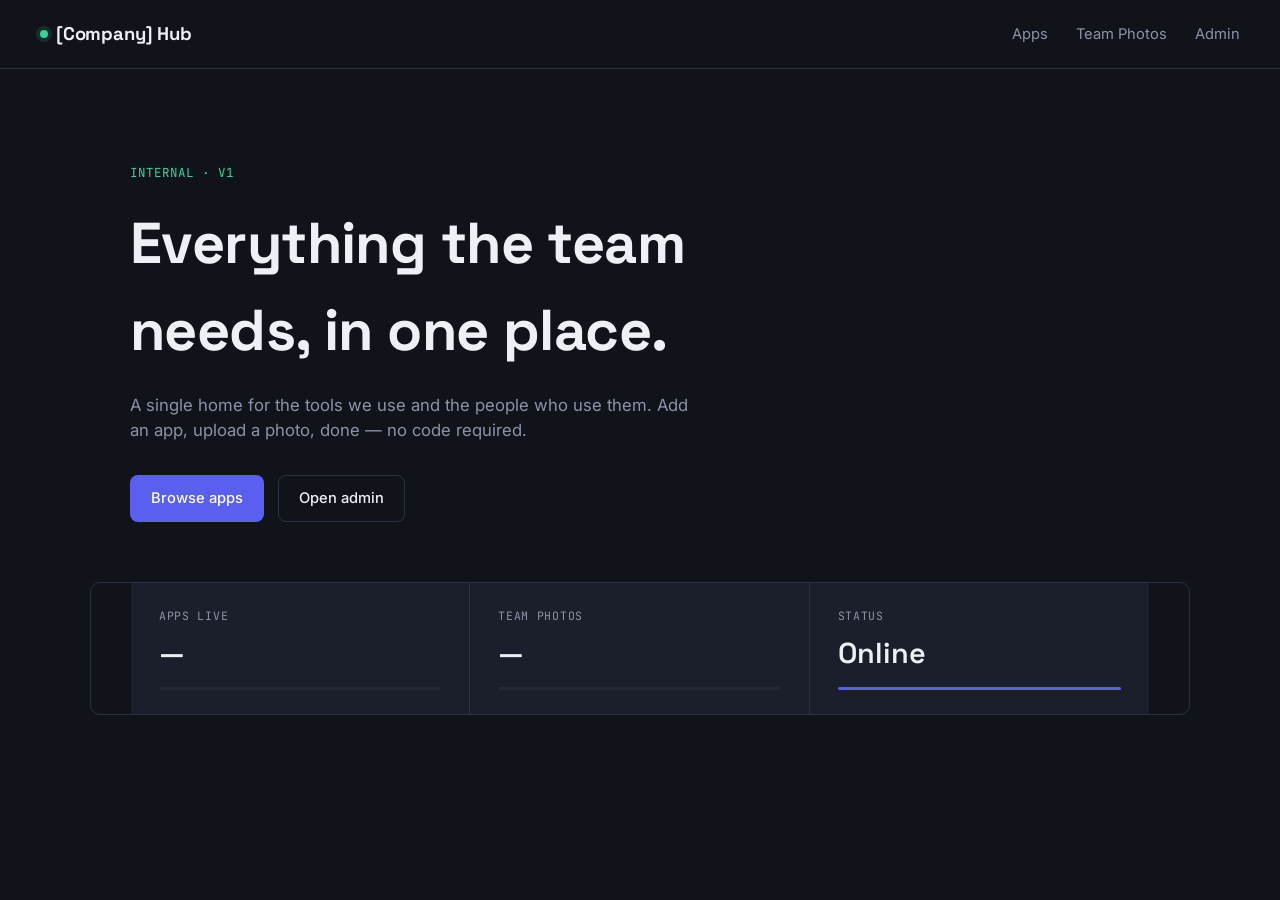
==== index.html @ b898efdc "fuck you" ====
<!DOCTYPE html>
<html lang="en">
<head>
<meta charset="UTF-8" />
<meta name="viewport" content="width=device-width, initial-scale=1.0" />
<title>[Company] Hub</title>
<link rel="stylesheet" href="/css/style.css" />
</head>
<body>

<nav class="topnav">
  <div class="brand"><span class="dot"></span>[Company] Hub</div>
  <div class="nav-links">
    <a href="/apps.html">Apps</a>
    <a href="/team.html">Team Photos</a>
    <a href="/admin.html">Admin</a>
  </div>
</nav>

<section class="hero">
  <span class="eyebrow">Internal · v1</span>
  <h1>Everything the team needs, in one place.</h1>
  <p>A single home for the tools we use and the people who use them. Add an app, upload a photo, done — no code required.</p>
  <div class="hero-actions">
    <a class="btn btn-primary" href="/apps.html">Browse apps</a>
    <a class="btn btn-ghost" href="/admin.html">Open admin</a>
  </div>
</section>

<div class="status-strip">
  <div class="status-cell">
    <div class="status-label">Apps live</div>
    <div class="status-value" data-stat="apps">—</div>
    <div class="status-bar"><span></span></div>
  </div>
  <div class="status-cell">
    <div class="status-label">Team photos</div>
    <div class="status-value" data-stat="images">—</div>
    <div class="status-bar"><span></span></div>
  </div>
  <div class="status-cell">
    <div class="status-label">Status</div>
    <div class="status-value">Online</div>
    <div class="status-bar"><span style="width:100%"></span></div>
  </div>
</div>

<script src="/js/main.js"></script>
</body>
</html>
---- css/style.css ----
@import url('https://fonts.googleapis.com/css2?family=Space+Grotesk:wght@500;600;700&family=Inter:wght@400;500;600&family=JetBrains+Mono:wght@400;500&display=swap');

:root {
  --bg: #10131A;
  --surface: #1A1F2B;
  --surface-alt: #222838;
  --border: #2B3142;
  --text: #EEF0F5;
  --text-muted: #8D93A6;
  --indigo: #5B5FEF;
  --indigo-soft: rgba(91, 95, 239, 0.14);
  --mint: #35D399;
  --mint-soft: rgba(53, 211, 153, 0.14);
  --danger: #EF6B6B;

  --font-display: 'Space Grotesk', sans-serif;
  --font-body: 'Inter', sans-serif;
  --font-mono: 'JetBrains Mono', monospace;

  --radius: 10px;
}

* { box-sizing: border-box; }

body {
  margin: 0;
  background: var(--bg);
  color: var(--text);
  font-family: var(--font-body);
  line-height: 1.5;
}

h1, h2, h3, .brand {
  font-family: var(--font-display);
  letter-spacing: -0.01em;
}

a { color: inherit; text-decoration: none; }

.mono { font-family: var(--font-mono); }

/* ---------- Top nav ---------- */
.topnav {
  display: flex;
  align-items: center;
  justify-content: space-between;
  padding: 20px 40px;
  border-bottom: 1px solid var(--border);
}

.brand {
  font-weight: 700;
  font-size: 1.15rem;
  display: flex;
  align-items: center;
  gap: 8px;
}

.brand .dot {
  width: 8px;
  height: 8px;
  border-radius: 50%;
  background: var(--mint);
  box-shadow: 0 0 0 4px var(--mint-soft);
}

.nav-links {
  display: flex;
  gap: 28px;
  font-size: 0.92rem;
  color: var(--text-muted);
}

.nav-links a:hover { color: var(--text); }

/* ---------- Hero ---------- */
.hero {
  padding: 90px 40px 60px;
  max-width: 1100px;
  margin: 0 auto;
}

.eyebrow {
  font-family: var(--font-mono);
  font-size: 0.78rem;
  color: var(--mint);
  text-transform: uppercase;
  letter-spacing: 0.08em;
  margin-bottom: 18px;
  display: inline-block;
}

.hero h1 {
  font-size: clamp(2.4rem, 5vw, 3.6rem);
  font-weight: 700;
  margin: 0 0 20px;
  max-width: 18ch;
}

.hero p {
  color: var(--text-muted);
  font-size: 1.05rem;
  max-width: 52ch;
  margin-bottom: 32px;
}

.hero-actions { display: flex; gap: 14px; }

/* ---------- Status strip (signature element) ---------- */
.status-strip {
  max-width: 1100px;
  margin: 0 auto 70px;
  padding: 0 40px;
  display: grid;
  grid-template-columns: repeat(3, 1fr);
  border: 1px solid var(--border);
  border-radius: var(--radius);
  overflow: hidden;
}

.status-cell {
  padding: 24px 28px;
  border-right: 1px solid var(--border);
  background: var(--surface);
}

.status-cell:last-child { border-right: none; }

.status-label {
  font-family: var(--font-mono);
  font-size: 0.72rem;
  color: var(--text-muted);
  text-transform: uppercase;
  letter-spacing: 0.06em;
  margin-bottom: 8px;
}

.status-value {
  font-family: var(--font-display);
  font-size: 1.8rem;
  font-weight: 600;
}

.status-bar {
  margin-top: 12px;
  height: 3px;
  background: var(--surface-alt);
  border-radius: 2px;
  overflow: hidden;
}

.status-bar span {
  display: block;
  height: 100%;
  background: var(--indigo);
  width: 0%;
  transition: width 0.8s ease;
}

/* ---------- Buttons ---------- */
.btn {
  display: inline-flex;
  align-items: center;
  gap: 8px;
  padding: 11px 20px;
  border-radius: 8px;
  font-size: 0.92rem;
  font-weight: 500;
  cursor: pointer;
  border: 1px solid transparent;
}

.btn-primary { background: var(--indigo); color: #fff; }
.btn-primary:hover { background: #6b6ff5; }

.btn-ghost { border-color: var(--border); color: var(--text); background: transparent; }
.btn-ghost:hover { border-color: var(--indigo); }

.btn-danger { background: transparent; color: var(--danger); border-color: var(--border); }
.btn-danger:hover { border-color: var(--danger); }

/* ---------- Grid / cards ---------- */
.section {
  max-width: 1100px;
  margin: 0 auto;
  padding: 0 40px 80px;
}

.section-head {
  display: flex;
  justify-content: space-between;
  align-items: baseline;
  margin-bottom: 26px;
}

.section-head h2 { font-size: 1.5rem; margin: 0; }

.grid {
  display: grid;
  grid-template-columns: repeat(auto-fill, minmax(230px, 1fr));
  gap: 16px;
}

.card {
  background: var(--surface);
  border: 1px solid var(--border);
  border-radius: var(--radius);
  padding: 22px;
}

.app-icon {
  width: 38px;
  height: 38px;
  border-radius: 8px;
  background: var(--indigo-soft);
  color: var(--indigo);
  display: flex;
  align-items: center;
  justify-content: center;
  font-family: var(--font-display);
  font-weight: 700;
  margin-bottom: 16px;
}

.card h3 { font-size: 1.02rem; margin: 0 0 6px; }
.card p { color: var(--text-muted); font-size: 0.88rem; margin: 0 0 14px; }

.empty-state {
  border: 1px dashed var(--border);
  border-radius: var(--radius);
  padding: 40px;
  text-align: center;
  color: var(--text-muted);
  grid-column: 1 / -1;
}

/* ---------- Photo grid ---------- */
.photo-grid {
  display: grid;
  grid-template-columns: repeat(auto-fill, minmax(180px, 1fr));
  gap: 14px;
}

.photo-card {
  border: 1px solid var(--border);
  border-radius: var(--radius);
  overflow: hidden;
  background: var(--surface);
}

.photo-card img {
  width: 100%;
  height: 160px;
  object-fit: cover;
  display: block;
}

.photo-caption {
  padding: 10px 12px;
  font-size: 0.85rem;
  color: var(--text-muted);
}

/* ---------- Admin layout ---------- */
.admin-shell { display: flex; min-height: 100vh; }

.sidebar {
  width: 220px;
  border-right: 1px solid var(--border);
  padding: 28px 20px;
  flex-shrink: 0;
}

.sidebar-link {
  display: block;
  padding: 10px 12px;
  border-radius: 8px;
  color: var(--text-muted);
  font-size: 0.9rem;
  margin-bottom: 4px;
  cursor: pointer;
}

.sidebar-link.active, .sidebar-link:hover {
  background: var(--surface);
  color: var(--text);
}

.admin-content {
  flex: 1;
  padding: 40px;
  max-width: 900px;
}

.panel {
  display: none;
}
.panel.active { display: block; }

.form-row { margin-bottom: 16px; }

.form-row label {
  display: block;
  font-size: 0.82rem;
  color: var(--text-muted);
  margin-bottom: 6px;
}

.form-row input, .form-row textarea {
  width: 100%;
  padding: 10px 12px;
  background: var(--surface);
  border: 1px solid var(--border);
  border-radius: 8px;
  color: var(--text);
  font-family: var(--font-body);
  font-size: 0.92rem;
}

.form-row input:focus, .form-row textarea:focus {
  outline: none;
  border-color: var(--indigo);
}

.list-row {
  display: flex;
  align-items: center;
  justify-content: space-between;
  padding: 14px 16px;
  border: 1px solid var(--border);
  border-radius: 8px;
  margin-bottom: 10px;
}

.list-row-main { display: flex; flex-direction: column; }
.list-row-main span:first-child { font-weight: 500; }
.list-row-main span:last-child { color: var(--text-muted); font-size: 0.82rem; }

.login-shell {
  min-height: 100vh;
  display: flex;
  align-items: center;
  justify-content: center;
}

.login-card {
  width: 340px;
  background: var(--surface);
  border: 1px solid var(--border);
  border-radius: var(--radius);
  padding: 32px;
}

.login-card h2 { margin-top: 0; }

.toast {
  position: fixed;
  bottom: 24px;
  right: 24px;
  background: var(--surface-alt);
  border: 1px solid var(--border);
  padding: 12px 18px;
  border-radius: 8px;
  font-size: 0.88rem;
  opacity: 0;
  transform: translateY(8px);
  transition: all 0.25s ease;
  pointer-events: none;
}

.toast.show { opacity: 1; transform: translateY(0); }

@media (prefers-reduced-motion: reduce) {
  * { transition: none !important; }
}

@media (max-width: 720px) {
  .topnav, .hero, .section { padding-left: 20px; padding-right: 20px; }
  .status-strip { padding: 0 20px; grid-template-columns: 1fr; }
  .status-cell { border-right: none; border-bottom: 1px solid var(--border); }
  .admin-shell { flex-direction: column; }
  .sidebar { width: auto; border-right: none; border-bottom: 1px solid var(--border); display: flex; gap: 8px; overflow-x: auto; }
}
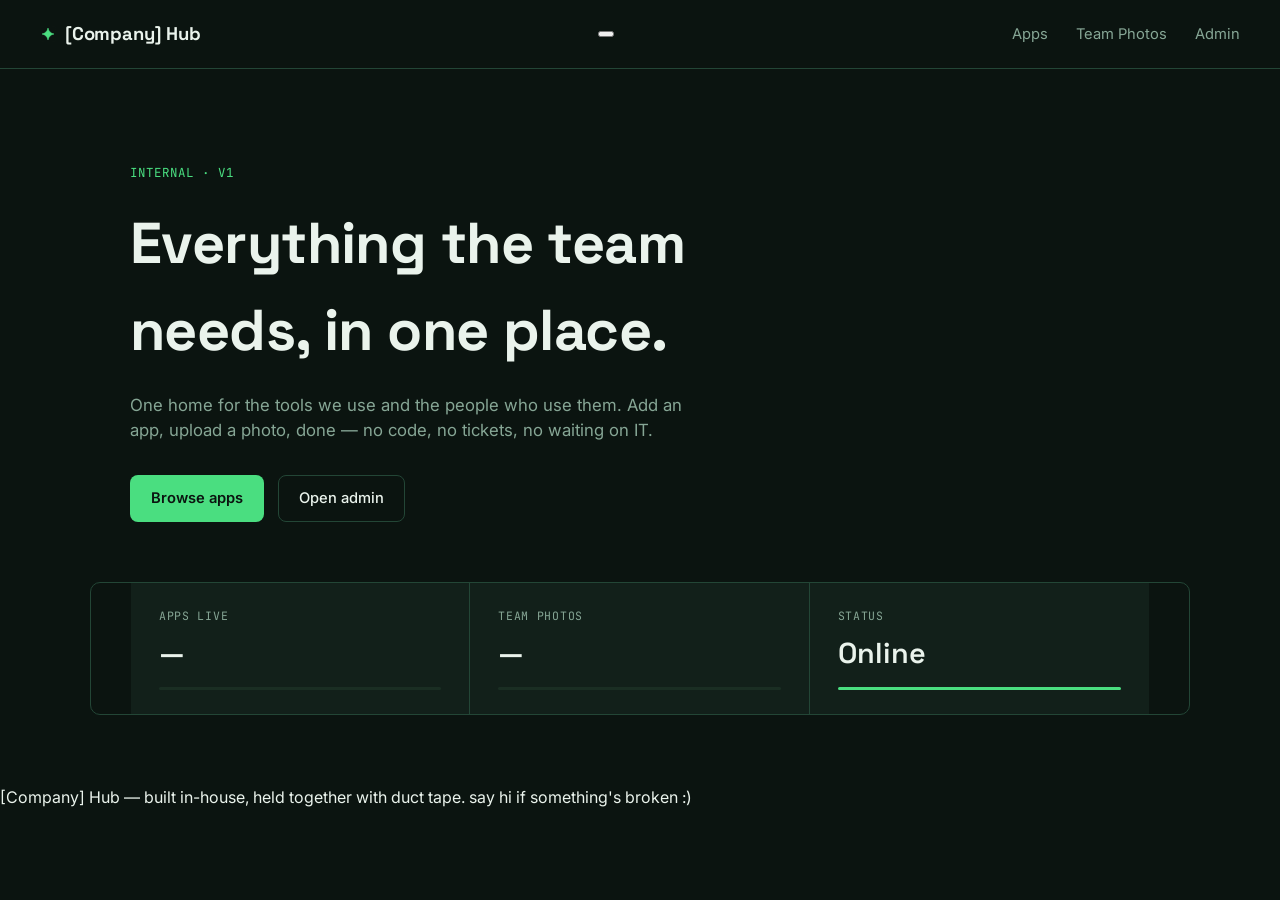
==== commit f8e5e957: "Update navigation and hero section content" ====
--- a/index.html
+++ b/index.html
@@ -4,23 +4,24 @@
 <meta charset="UTF-8" />
 <meta name="viewport" content="width=device-width, initial-scale=1.0" />
 <title>[Company] Hub</title>
+<link rel="icon" type="image/svg+xml" href="/favicon.svg" />
 <link rel="stylesheet" href="/css/style.css" />
 </head>
 <body>
-
 <nav class="topnav">
   <div class="brand"><span class="dot"></span>[Company] Hub</div>
-  <div class="nav-links">
+  <button class="nav-toggle" data-nav-toggle aria-label="Toggle menu"><span></span><span></span><span></span></button>
+  <div class="nav-links" data-nav-links>
     <a href="/apps.html">Apps</a>
-    <a href="/team.html">Team Photos</a>
+    <a href="/apps.html#photos">Team Photos</a>
     <a href="/admin.html">Admin</a>
   </div>
 </nav>
 
 <section class="hero">
-  <span class="eyebrow">Internal · v1</span>
-  <h1>Everything the team needs, in one place.</h1>
-  <p>A single home for the tools we use and the people who use them. Add an app, upload a photo, done — no code required.</p>
+  <span class="eyebrow">internal · v1</span>
+  <h1>Everything the team needs, <span class="underline">in one place.</span></h1>
+  <p>One home for the tools we use and the people who use them. Add an app, upload a photo, done — no code, no tickets, no waiting on IT.</p>
   <div class="hero-actions">
     <a class="btn btn-primary" href="/apps.html">Browse apps</a>
     <a class="btn btn-ghost" href="/admin.html">Open admin</a>
@@ -45,6 +46,11 @@
   </div>
 </div>
 
+<footer class="site-footer">
+  <span>[Company] Hub — built in-house, held together with duct tape.</span>
+  <span class="hand">say hi if something's broken :)</span>
+</footer>
+
 <script src="/js/main.js"></script>
 </body>
 </html>
--- a/css/style.css
+++ b/css/style.css
@@ -1,22 +1,19 @@
 @import url('https://fonts.googleapis.com/css2?family=Space+Grotesk:wght@500;600;700&family=Inter:wght@400;500;600&family=JetBrains+Mono:wght@400;500&display=swap');
 
 :root {
-  --bg: #10131A;
-  --surface: #1A1F2B;
-  --surface-alt: #222838;
-  --border: #2B3142;
-  --text: #EEF0F5;
-  --text-muted: #8D93A6;
-  --indigo: #5B5FEF;
-  --indigo-soft: rgba(91, 95, 239, 0.14);
-  --mint: #35D399;
-  --mint-soft: rgba(53, 211, 153, 0.14);
+  --bg: #0B1410;
+  --surface: #12201A;
+  --surface-alt: #1A2E23;
+  --border: #234636;
+  --text: #EAF3EC;
+  --text-muted: #86A695;
+  --green: #4ADE80;
+  --green-soft: rgba(74, 222, 128, 0.14);
+  --green-dim: #2F9E63;
   --danger: #EF6B6B;
-
   --font-display: 'Space Grotesk', sans-serif;
   --font-body: 'Inter', sans-serif;
   --font-mono: 'JetBrains Mono', monospace;
-
   --radius: 10px;
 }
 
@@ -36,7 +33,6 @@
 }
 
 a { color: inherit; text-decoration: none; }
-
 .mono { font-family: var(--font-mono); }
 
 /* ---------- Top nav ---------- */
@@ -53,15 +49,15 @@
   font-size: 1.15rem;
   display: flex;
   align-items: center;
-  gap: 8px;
+  gap: 9px;
 }
 
 .brand .dot {
-  width: 8px;
-  height: 8px;
-  border-radius: 50%;
-  background: var(--mint);
-  box-shadow: 0 0 0 4px var(--mint-soft);
+  width: 16px;
+  height: 16px;
+  background-image: url('/favicon.svg');
+  background-size: cover;
+  border-radius: 4px;
 }
 
 .nav-links {
@@ -83,7 +79,7 @@
 .eyebrow {
   font-family: var(--font-mono);
   font-size: 0.78rem;
-  color: var(--mint);
+  color: var(--green);
   text-transform: uppercase;
   letter-spacing: 0.08em;
   margin-bottom: 18px;
@@ -106,7 +102,7 @@
 
 .hero-actions { display: flex; gap: 14px; }
 
-/* ---------- Status strip (signature element) ---------- */
+/* ---------- Status strip ---------- */
 .status-strip {
   max-width: 1100px;
   margin: 0 auto 70px;
@@ -152,7 +148,7 @@
 .status-bar span {
   display: block;
   height: 100%;
-  background: var(--indigo);
+  background: var(--green);
   width: 0%;
   transition: width 0.8s ease;
 }
@@ -170,14 +166,66 @@
   border: 1px solid transparent;
 }
 
-.btn-primary { background: var(--indigo); color: #fff; }
-.btn-primary:hover { background: #6b6ff5; }
-
+.btn-primary { background: var(--green); color: #0B1410; font-weight: 600; }
+.btn-primary:hover { background: #63e695; }
 .btn-ghost { border-color: var(--border); color: var(--text); background: transparent; }
-.btn-ghost:hover { border-color: var(--indigo); }
-
+.btn-ghost:hover { border-color: var(--green); }
 .btn-danger { background: transparent; color: var(--danger); border-color: var(--border); }
 .btn-danger:hover { border-color: var(--danger); }
+
+/* ---------- Search bar ---------- */
+.search-row {
+  margin-bottom: 24px;
+}
+
+.search-input {
+  width: 100%;
+  padding: 13px 16px;
+  background: var(--surface);
+  border: 1px solid var(--border);
+  border-radius: 8px;
+  color: var(--text);
+  font-family: var(--font-body);
+  font-size: 0.95rem;
+}
+
+.search-input::placeholder { color: var(--text-muted); }
+
+.search-input:focus {
+  outline: none;
+  border-color: var(--green);
+}
+
+/* ---------- Recently opened chips ---------- */
+.recents-row {
+  display: flex;
+  flex-wrap: wrap;
+  gap: 8px;
+  margin-bottom: 24px;
+}
+
+.recents-label {
+  font-family: var(--font-mono);
+  font-size: 0.72rem;
+  color: var(--text-muted);
+  text-transform: uppercase;
+  letter-spacing: 0.06em;
+  display: flex;
+  align-items: center;
+  margin-right: 4px;
+}
+
+.recent-chip {
+  padding: 6px 14px;
+  background: var(--surface);
+  border: 1px solid var(--border);
+  border-radius: 999px;
+  font-size: 0.82rem;
+  color: var(--text-muted);
+  cursor: pointer;
+}
+
+.recent-chip:hover { border-color: var(--green); color: var(--text); }
 
 /* ---------- Grid / cards ---------- */
 .section {
@@ -206,14 +254,22 @@
   border: 1px solid var(--border);
   border-radius: var(--radius);
   padding: 22px;
+  cursor: pointer;
+  transition: border-color 0.15s ease, transform 0.15s ease;
+  display: block;
+}
+
+.card:hover {
+  border-color: var(--green-dim);
+  transform: translateY(-2px);
 }
 
 .app-icon {
   width: 38px;
   height: 38px;
   border-radius: 8px;
-  background: var(--indigo-soft);
-  color: var(--indigo);
+  background: var(--green-soft);
+  color: var(--green);
   display: flex;
   align-items: center;
   justify-content: center;
@@ -234,6 +290,72 @@
   grid-column: 1 / -1;
 }
 
+/* ---------- App viewer (inline iframe + back button) ---------- */
+.app-viewer {
+  display: none;
+  max-width: 1100px;
+  margin: 0 auto;
+  padding: 0 40px 80px;
+}
+
+.app-viewer.active { display: block; }
+
+.app-viewer-bar {
+  display: flex;
+  align-items: center;
+  justify-content: space-between;
+  padding: 12px 16px;
+  background: var(--surface);
+  border: 1px solid var(--border);
+  border-bottom: none;
+  border-radius: var(--radius) var(--radius) 0 0;
+}
+
+.app-viewer-bar-left {
+  display: flex;
+  align-items: center;
+  gap: 12px;
+}
+
+.back-btn {
+  display: inline-flex;
+  align-items: center;
+  gap: 6px;
+  padding: 8px 14px;
+  border-radius: 8px;
+  border: 1px solid var(--border);
+  background: transparent;
+  color: var(--text);
+  font-family: var(--font-body);
+  font-size: 0.88rem;
+  cursor: pointer;
+}
+
+.back-btn:hover { border-color: var(--green); }
+
+.app-viewer-title { font-weight: 600; font-size: 0.95rem; }
+
+.app-viewer-open {
+  font-size: 0.82rem;
+  color: var(--text-muted);
+}
+
+.app-viewer-open:hover { color: var(--green); }
+
+.app-viewer-frame-wrap {
+  border: 1px solid var(--border);
+  border-radius: 0 0 var(--radius) var(--radius);
+  overflow: hidden;
+  background: var(--surface);
+}
+
+.app-viewer-frame-wrap iframe {
+  width: 100%;
+  height: 75vh;
+  border: none;
+  display: block;
+}
+
 /* ---------- Photo grid ---------- */
 .photo-grid {
   display: grid;
@@ -292,13 +414,10 @@
   max-width: 900px;
 }
 
-.panel {
-  display: none;
-}
+.panel { display: none; }
 .panel.active { display: block; }
 
 .form-row { margin-bottom: 16px; }
-
 .form-row label {
   display: block;
   font-size: 0.82rem;
@@ -319,7 +438,7 @@
 
 .form-row input:focus, .form-row textarea:focus {
   outline: none;
-  border-color: var(--indigo);
+  border-color: var(--green);
 }
 
 .list-row {
@@ -375,9 +494,10 @@
 }
 
 @media (max-width: 720px) {
-  .topnav, .hero, .section { padding-left: 20px; padding-right: 20px; }
+  .topnav, .hero, .section, .app-viewer { padding-left: 20px; padding-right: 20px; }
   .status-strip { padding: 0 20px; grid-template-columns: 1fr; }
   .status-cell { border-right: none; border-bottom: 1px solid var(--border); }
   .admin-shell { flex-direction: column; }
   .sidebar { width: auto; border-right: none; border-bottom: 1px solid var(--border); display: flex; gap: 8px; overflow-x: auto; }
-}
+  .app-viewer-frame-wrap iframe { height: 65vh; }
+}
